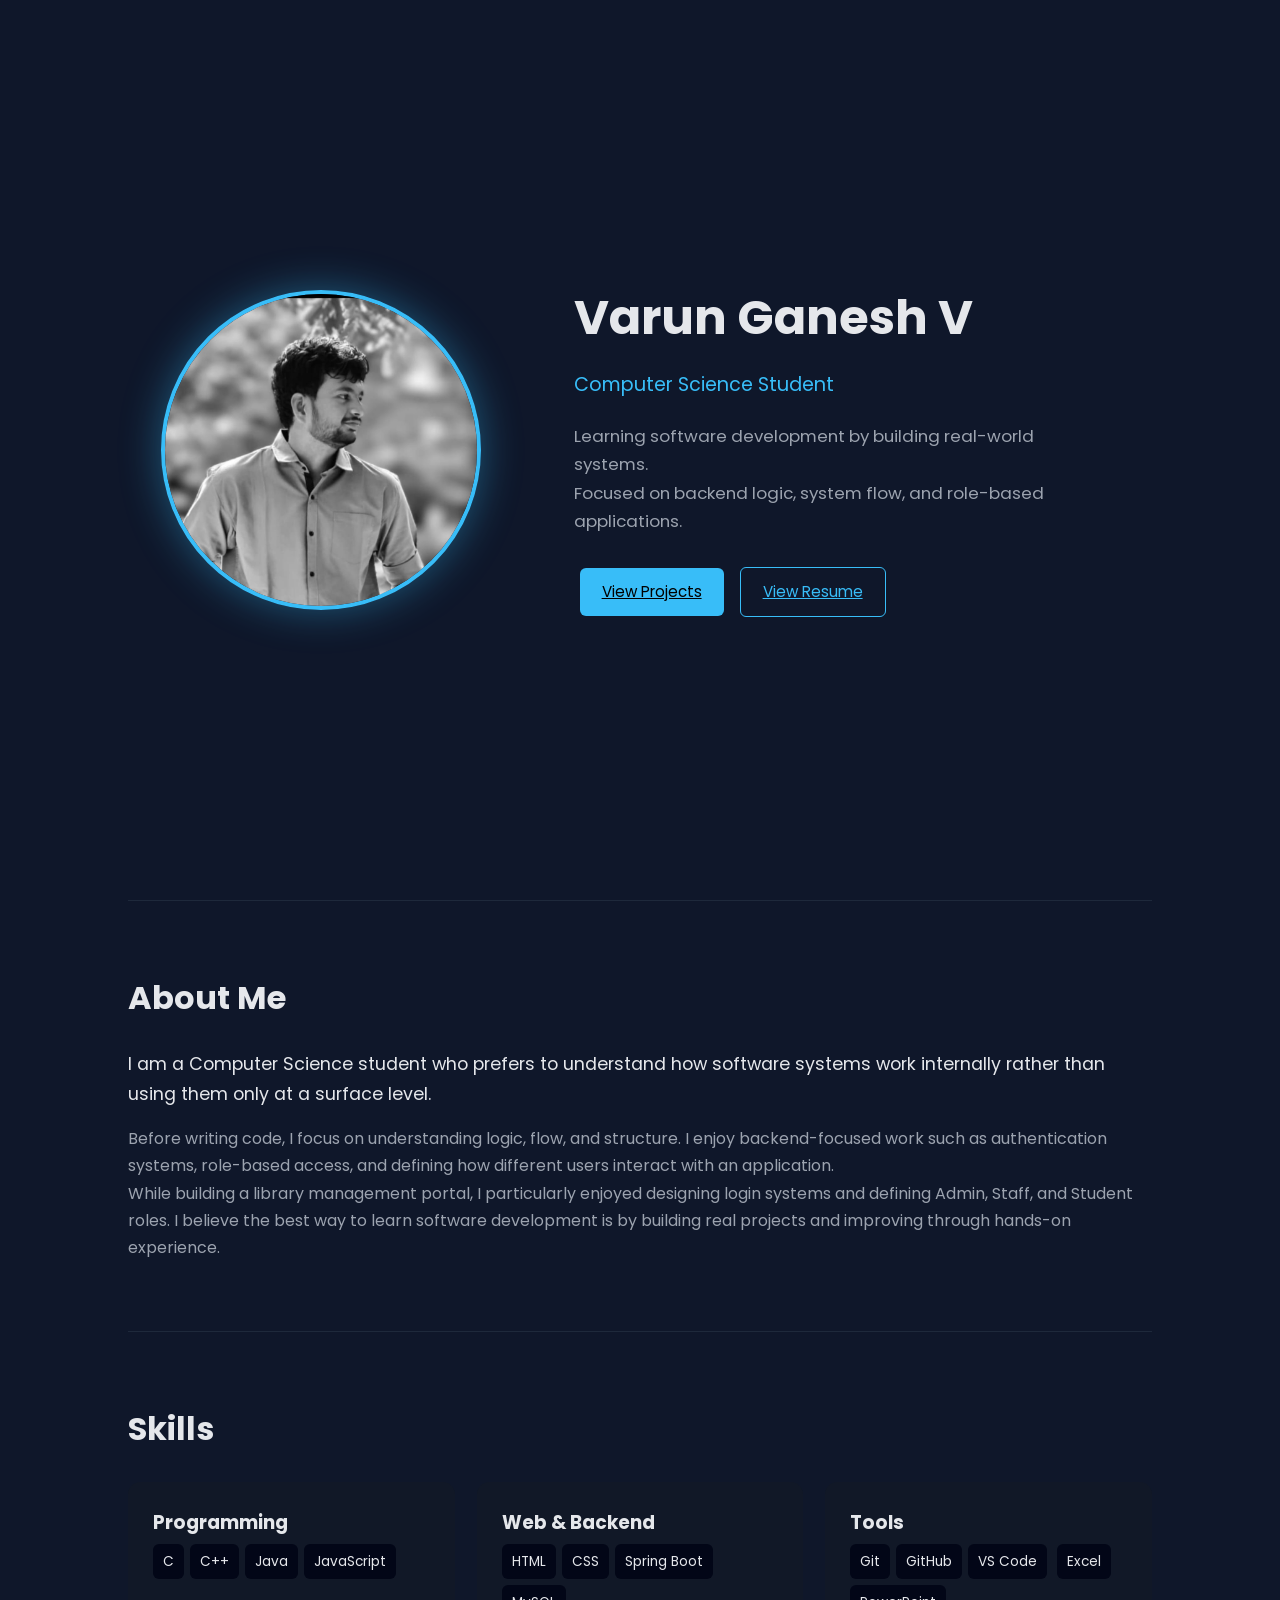
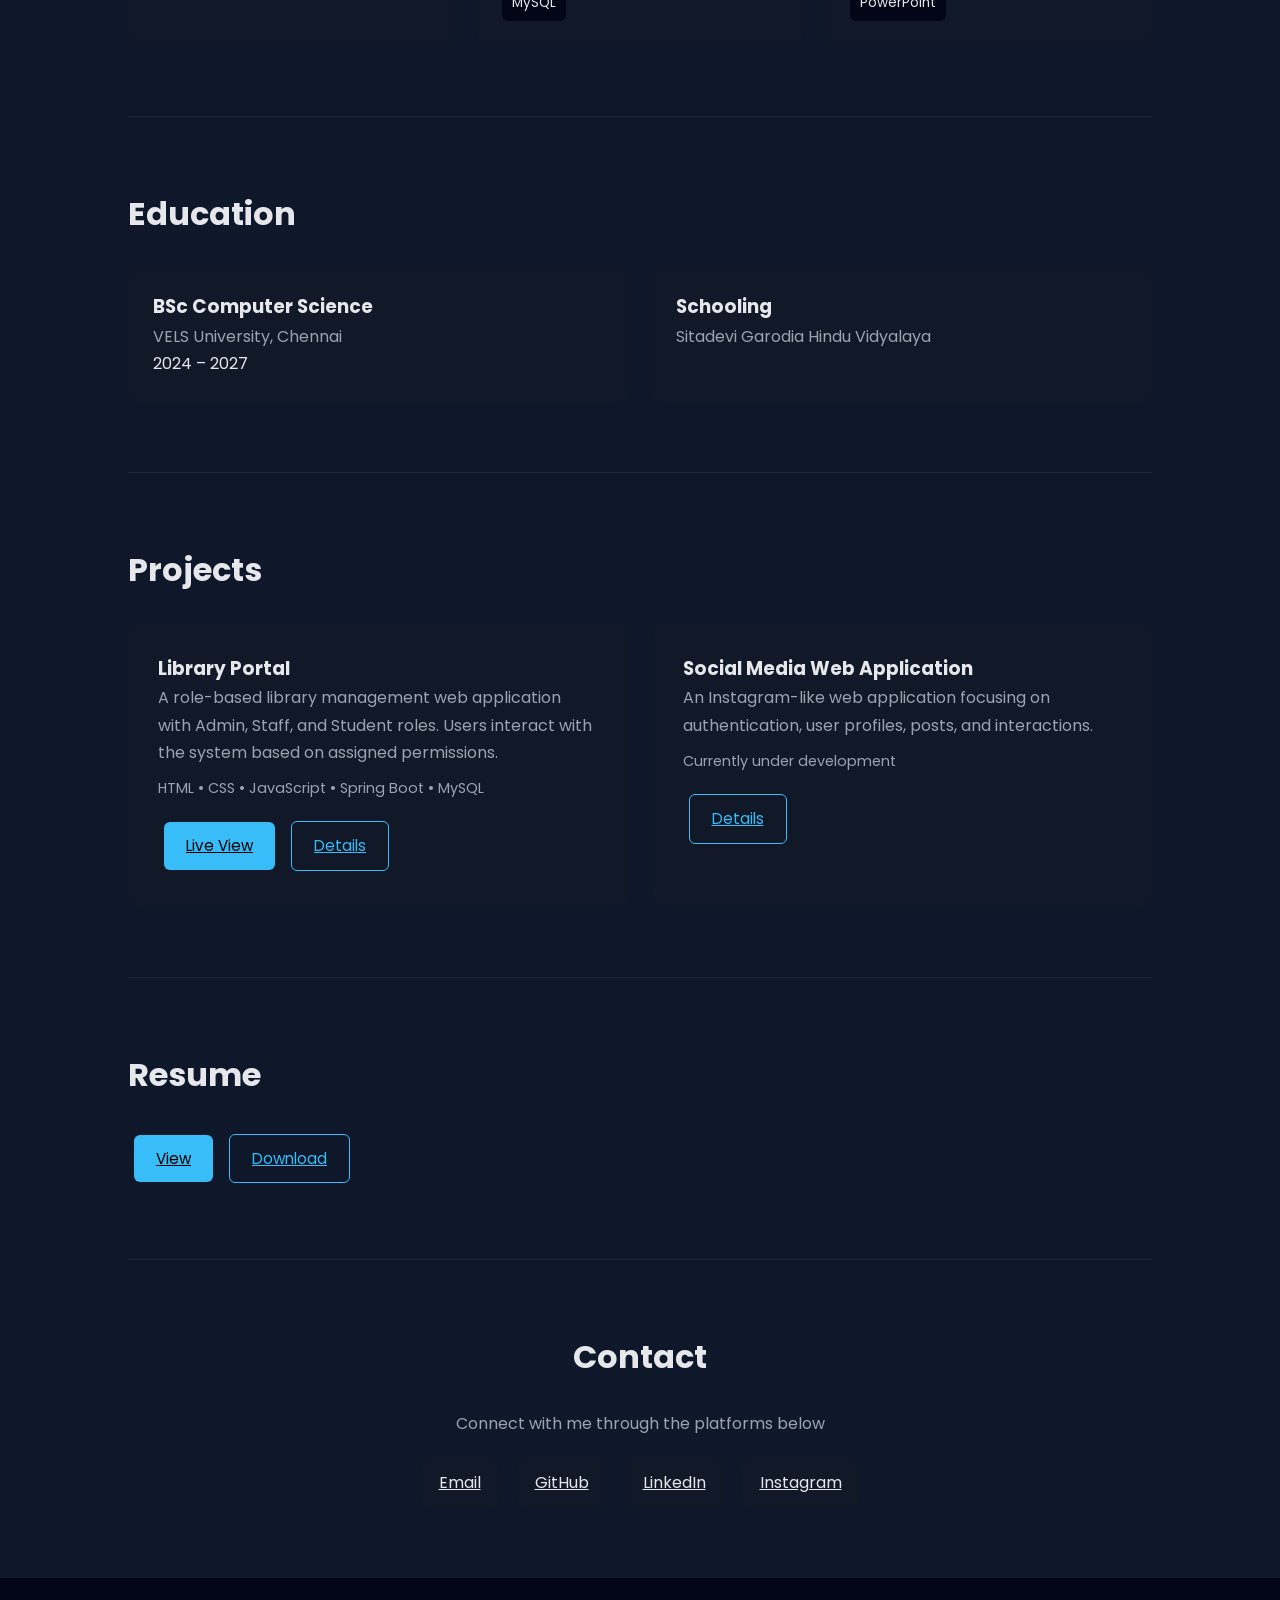
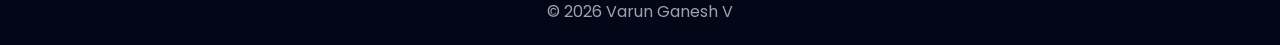
==== index.html @ e7cb5e77 "initialized portfolio website with project details" ====
<!DOCTYPE html>
<html lang="en">
<head>
  <meta charset="UTF-8">
  <meta name="viewport" content="width=device-width, initial-scale=1.0">
  <title>Varun Ganesh V | Portfolio</title>

  <link href="https://fonts.googleapis.com/css2?family=Poppins:wght@300;400;600&display=swap" rel="stylesheet">
  <link rel="stylesheet" href="style.css">
</head>
<body>

<!-- ================= HERO ================= -->
<section id="hero">
  <div class="hero-container">

    <!-- LEFT SIDE (40%) -->
    <div class="hero-image">
      <img src="assets/images/profile.jpeg" alt="Profile" class="profile-pic">
    </div>

    <!-- RIGHT SIDE (60%) -->
    <div class="hero-content">
      <h1>Varun Ganesh V</h1>
      <p class="hero-role">Computer Science Student</p>

      <p class="hero-tagline">
        Learning software development by building real-world systems.<br>
        Focused on backend logic, system flow, and role-based applications.
      </p>

      <div class="hero-buttons">
        <a href="#projects" class="btn primary">View Projects</a>
        <a href="#resume" class="btn secondary">View Resume</a>
      </div>
    </div>

  </div>
</section>

<hr class="divider">

<!-- ================= ABOUT ================= -->
<section id="about" class="reveal">
  <h2>About Me</h2>

  <p class="about-main">
    I am a Computer Science student who prefers to understand how software systems work internally
    rather than using them only at a surface level.
  </p>

  <p>
    Before writing code, I focus on understanding logic, flow, and structure.
    I enjoy backend-focused work such as authentication systems, role-based access,
    and defining how different users interact with an application.
  </p>

  <p>
    While building a library management portal, I particularly enjoyed designing login systems
    and defining Admin, Staff, and Student roles. I believe the best way to learn software
    development is by building real projects and improving through hands-on experience.
  </p>
</section>

<hr class="divider">

<!-- ================= SKILLS ================= -->
<section id="skills" class="reveal">
  <h2>Skills</h2>

  <div class="skills-grid">

    <div class="skill-card">
      <h3>Programming</h3>
      <span>C</span><span>C++</span><span>Java</span><span>JavaScript</span>
    </div>

    <div class="skill-card">
      <h3>Web & Backend</h3>
      <span>HTML</span><span>CSS</span><span>Spring Boot</span><span>MySQL</span>
    </div>

    <div class="skill-card">
      <h3>Tools</h3>
      <span>Git</span><span>GitHub</span><span>VS Code</span>
      <span>Excel</span><span>PowerPoint</span>
    </div>

  </div>
</section>

<hr class="divider">

<!-- ================= EDUCATION ================= -->
<section id="education" class="reveal">
  <h2>Education</h2>

  <div class="edu-grid">

    <div class="edu-card">
      <h3>BSc Computer Science</h3>
      <p>VELS University, Chennai</p>
      <span>2024 – 2027</span>
    </div>

    <div class="edu-card">
      <h3>Schooling</h3>
      <p>Sitadevi Garodia Hindu Vidyalaya</p>
    </div>

  </div>
</section>

<hr class="divider">

<!-- ================= PROJECTS ================= -->
<section id="projects" class="reveal">
  <h2>Projects</h2>

  <div class="project-grid">

    <div class="project-card">
      <h3>Library Portal</h3>

      <p>
        A role-based library management web application with Admin, Staff, and Student roles.
        Users interact with the system based on assigned permissions.
      </p>

      <p class="tech">HTML • CSS • JavaScript • Spring Boot • MySQL</p>

      <div class="project-buttons">
        <a href="https://libraryportalvg.netlify.app" target="_blank" class="btn primary">Live View</a>
        <a href="projects/project-library.html" class="btn secondary">Details</a>
      </div>
    </div>

    <div class="project-card">
      <h3>Social Media Web Application</h3>

      <p>
        An Instagram-like web application focusing on authentication,
        user profiles, posts, and interactions.
      </p>

      <p class="tech">Currently under development</p>

      <div class="project-buttons">
        <a href="projects/social-media.html" class="btn secondary">Details</a>
      </div>
    </div>

  </div>
</section>

<hr class="divider">

<!-- ================= RESUME ================= -->
<section id="resume" class="reveal">
  <h2>Resume</h2>

  <div class="resume-buttons">
    <a href="assets/resume/V_Varun_Ganesh_Resume.pdf" target="_blank" class="btn primary">View</a>
    <a href="assets/resume/V_Varun_Ganesh_Resume.pdf" download class="btn secondary">Download</a>
  </div>
</section>

<hr class="divider">

<!-- ================= CONTACT ================= -->
<section id="contact" class="reveal">
  <h2>Contact</h2>

  <p class="contact-sub">
    Connect with me through the platforms below
  </p>

  <div class="contact-grid">
    <!-- Replace icons with images or SVG later -->
    <a href="mailto:varunganeshv200@gmail.com">Email</a>
    <a href="#" target="_blank">GitHub</a>
    <a href="#" target="_blank">LinkedIn</a>
    <a href="#" target="_blank">Instagram</a>
  </div>
</section>

<footer>
  © 2026 Varun Ganesh V
</footer>

<script src="script.js"></script>
</body>
</html>
---- style.css ----
* {
  margin: 0;
  padding: 0;
  box-sizing: border-box;
}

:root {
  --bg: #0f172a;
  --card: #111827;
  --text: #e5e7eb;
  --muted: #9ca3af;
  --accent: #38bdf8;
}

body {
  font-family: 'Poppins', sans-serif;
  background: var(--bg);
  color: var(--text);
  line-height: 1.7;
}

/* ---------- COMMON ---------- */
section {
  padding: 70px 10%;
}

h2 {
  font-size: 2rem;
  margin-bottom: 25px;
}

p {
  color: var(--muted);
  font-size: 1rem;
}

.divider {
  border: none;
  height: 1px;
  background: #1e293b;
  margin: 0 10%;
}

/* ---------- HERO ---------- */
#hero {
  min-height: 100vh;
  display: flex;
  align-items: center;
  padding: 0 10%;
}

.hero-inner {
  text-align: center;
  max-width: 800px;
}
.profile-pic {
  width: 320px;
  height: 320px;
  border-radius: 50%;
  object-fit: cover;
  border: 4px solid var(--accent);
  box-shadow: 0 0 40px rgba(56, 189, 248, 0.4);
}

.hero-tagline {
  margin: 20px 0;
  font-size: 1.05rem;
}
.hero-container {
  display: flex;
  align-items: center;
  width: 100%;
  gap: 60px;
}

/* LEFT SIDE - 40% */
.hero-image {
  flex: 4;
  display: flex;
  justify-content: center;
}

/* RIGHT SIDE - 60% */
.hero-content {
  flex: 6;
}

/* ---------- BUTTONS ---------- */
.btn {
  padding: 11px 22px;
  border-radius: 6px;
  margin: 6px;
  display: inline-block;
  font-size: 0.95rem;
}

.primary {
  background: var(--accent);
  color: #000;
}

.secondary {
  border: 1px solid var(--accent);
  color: var(--accent);
}

/* ---------- REVEAL ---------- */
.reveal {
  opacity: 0;
  transform: translateY(50px);
  transition: 0.6s ease;
}

.reveal.active {
  opacity: 1;
  transform: translateY(0);
}

/* ---------- ABOUT ---------- */
.about-main {
  font-size: 1.1rem;
  color: var(--text);
  margin-bottom: 15px;
}

/* ---------- SKILLS ---------- */
.skills-grid {
  display: grid;
  grid-template-columns: repeat(auto-fit, minmax(240px, 1fr));
  gap: 22px;
}

.skill-card {
  background: var(--card);
  padding: 25px;
  border-radius: 12px;
}

.skill-card span {
  display: inline-block;
  margin: 6px 6px 0 0;
  padding: 6px 10px;
  background: #020617;
  border-radius: 6px;
  font-size: 0.85rem;
}

/* ---------- EDUCATION ---------- */
.edu-grid {
  display: grid;
  grid-template-columns: repeat(auto-fit, minmax(260px, 1fr));
  gap: 22px;
}

.edu-card {
  background: var(--card);
  padding: 25px;
  border-radius: 12px;
}

/* ---------- PROJECTS ---------- */
.project-grid {
  display: grid;
  grid-template-columns: repeat(auto-fit, minmax(300px, 1fr));
  gap: 25px;
}

.project-card {
  background: var(--card);
  padding: 30px;
  border-radius: 14px;
}

.project-buttons {
  margin-top: 15px;
}

.tech {
  font-size: 0.9rem;
  margin-top: 10px;
}

/* ---------- CONTACT ---------- */
#contact {
  text-align: center;
}

.contact-sub {
  margin-bottom: 20px;
}

.contact-grid {
  display: flex;
  justify-content: center;
  gap: 18px;
  flex-wrap: wrap;
}

.contact-grid a {
  background: var(--card);
  padding: 12px 18px;
  border-radius: 10px;
  color: var(--text);
}
.hero-content h1 {
  font-size: 3rem;
}

.hero-role {
  font-size: 1.2rem;
  color: var(--accent);
  margin: 10px 0 20px;
}

.hero-tagline {
  max-width: 520px;
  margin-bottom: 25px;
}

/* ---------- FOOTER ---------- */
footer {
  text-align: center;
  padding: 20px;
  background: #020617;
  color: var(--muted);
}

@media (max-width: 900px) {
  .hero-container {
    flex-direction: column;
    text-align: center;
  }

  .hero-image {
    margin-bottom: 30px;
  }
.profile-pic {
  width: 320px;
  height: 320px;
  border-radius: 50%;
  object-fit: cover;
  object-position: center top; /* ✅ THIS FIXES HEAD CUT */
  border: 4px solid var(--accent);
  box-shadow: 0 0 40px rgba(56, 189, 248, 0.4);
};
  }
}
html {
  scroll-behavior: smooth;
}
.btn:hover {
  transform: translateY(-2px);
  transition: 0.2s ease;
}
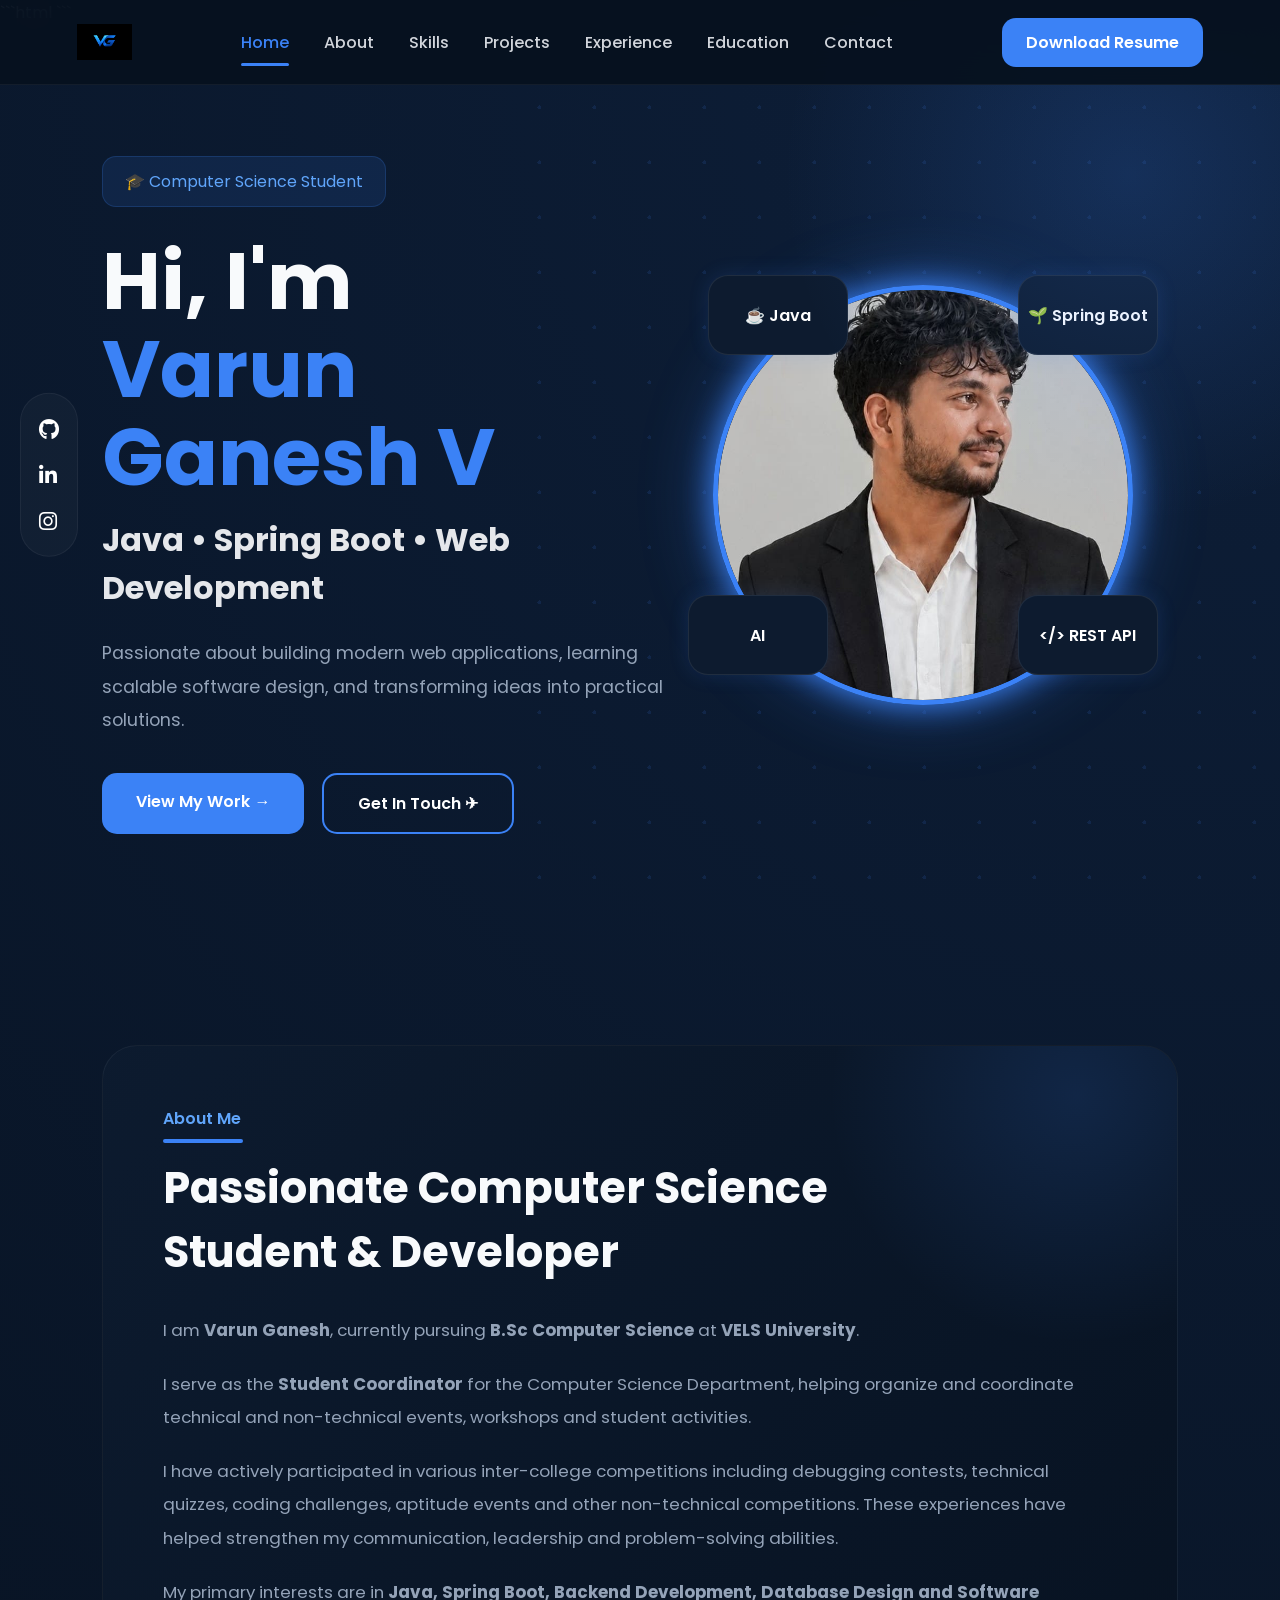
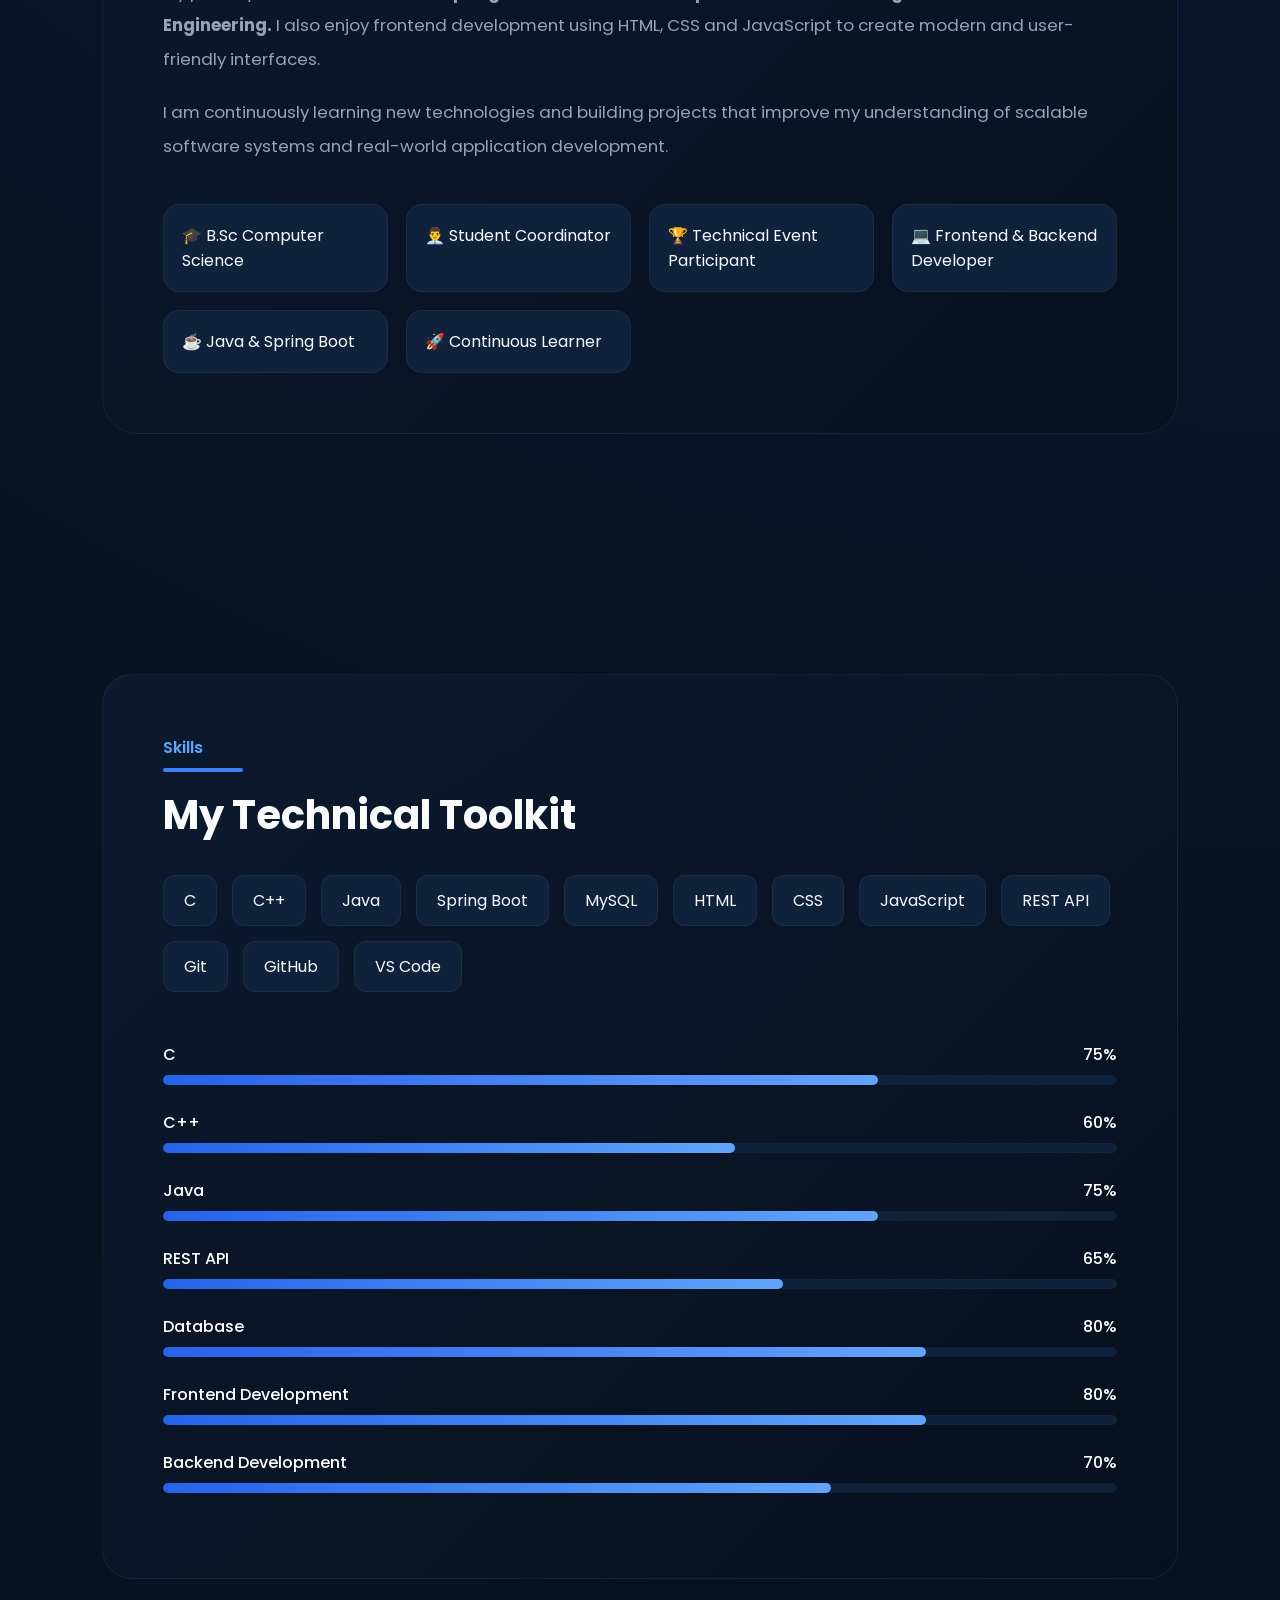
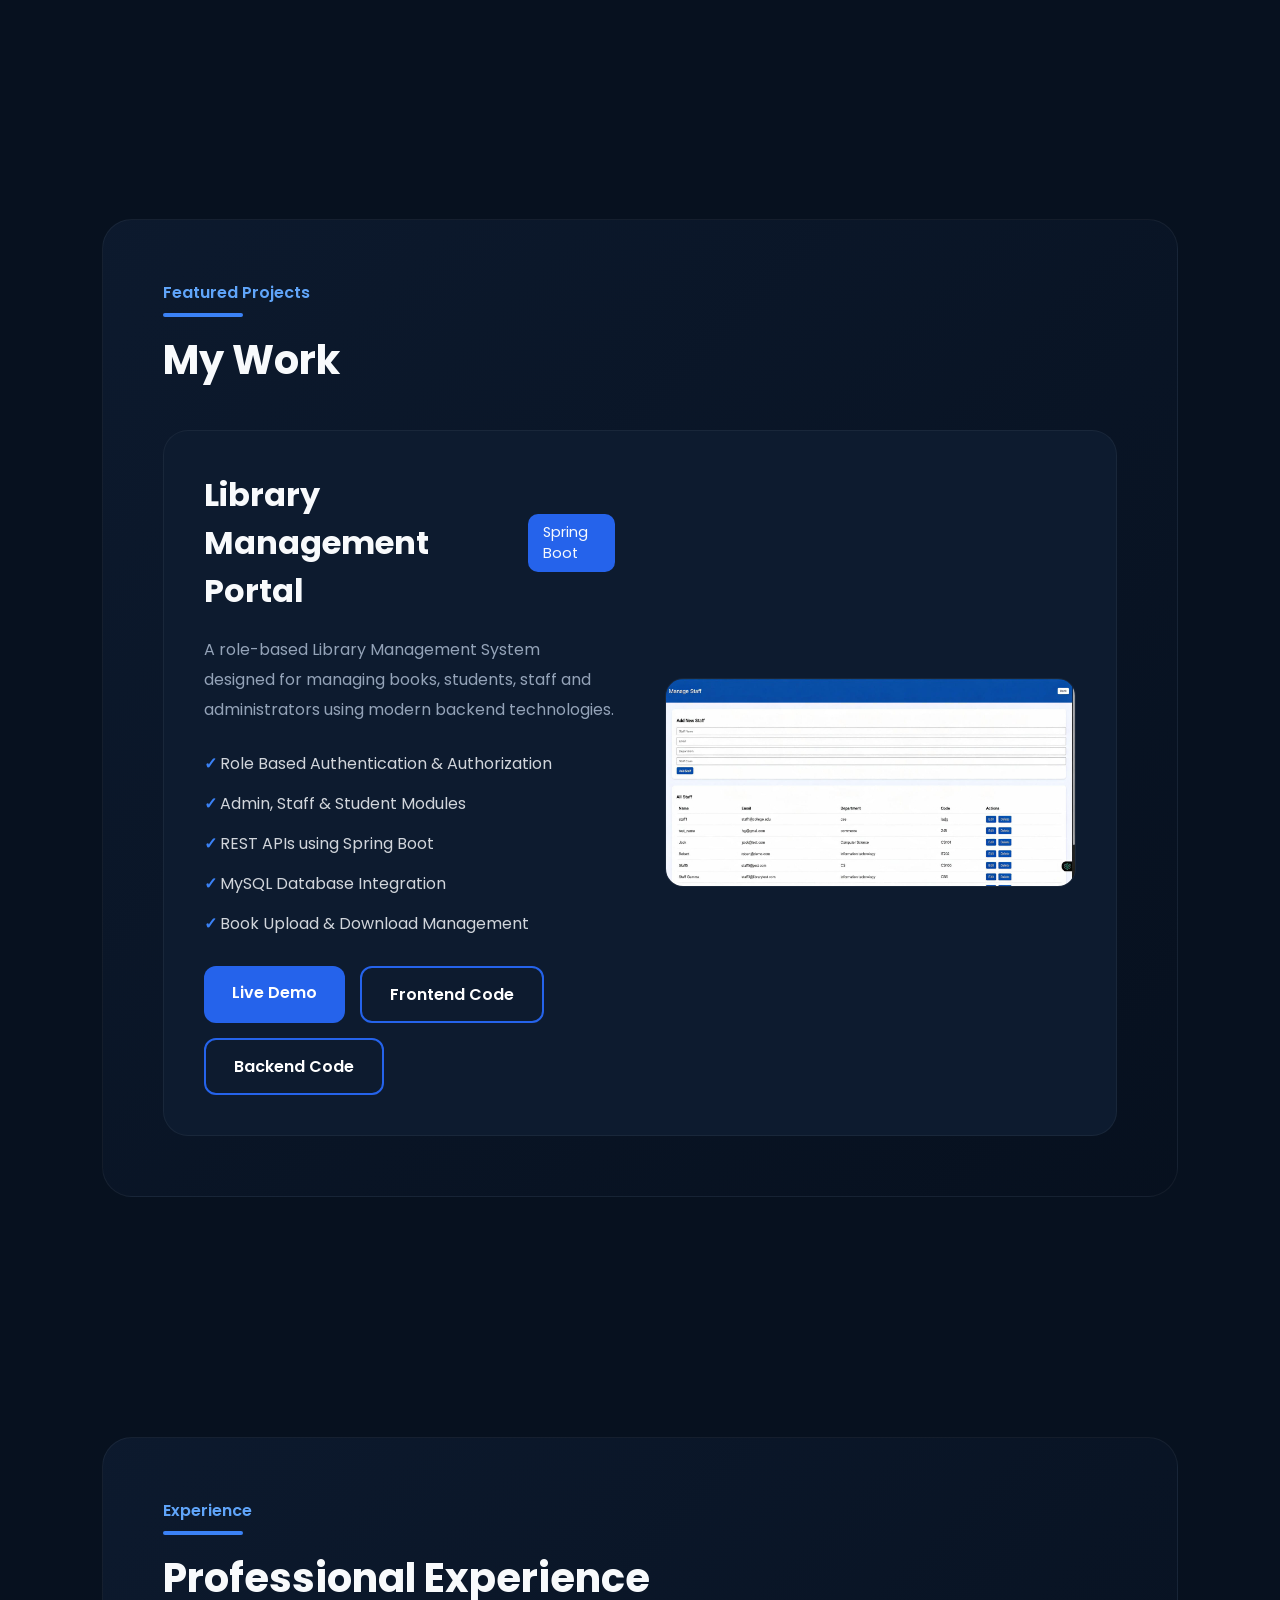
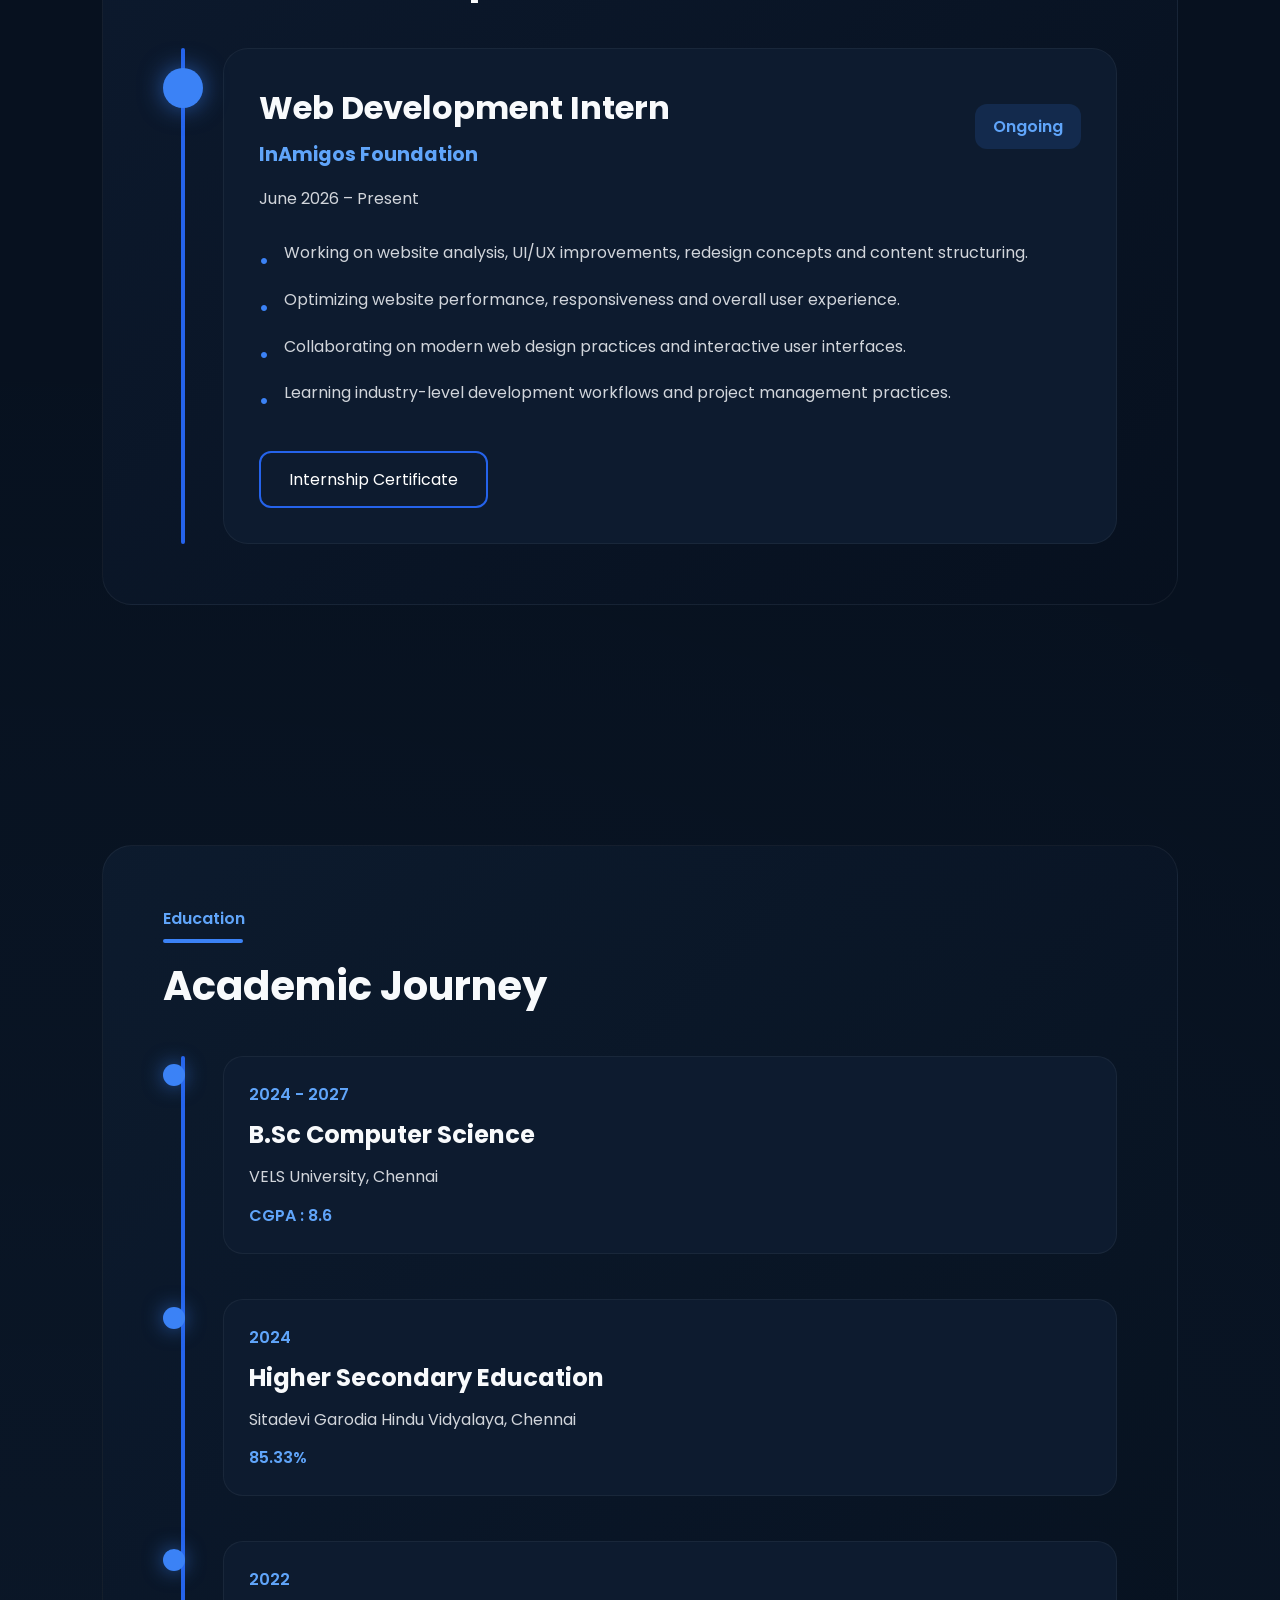
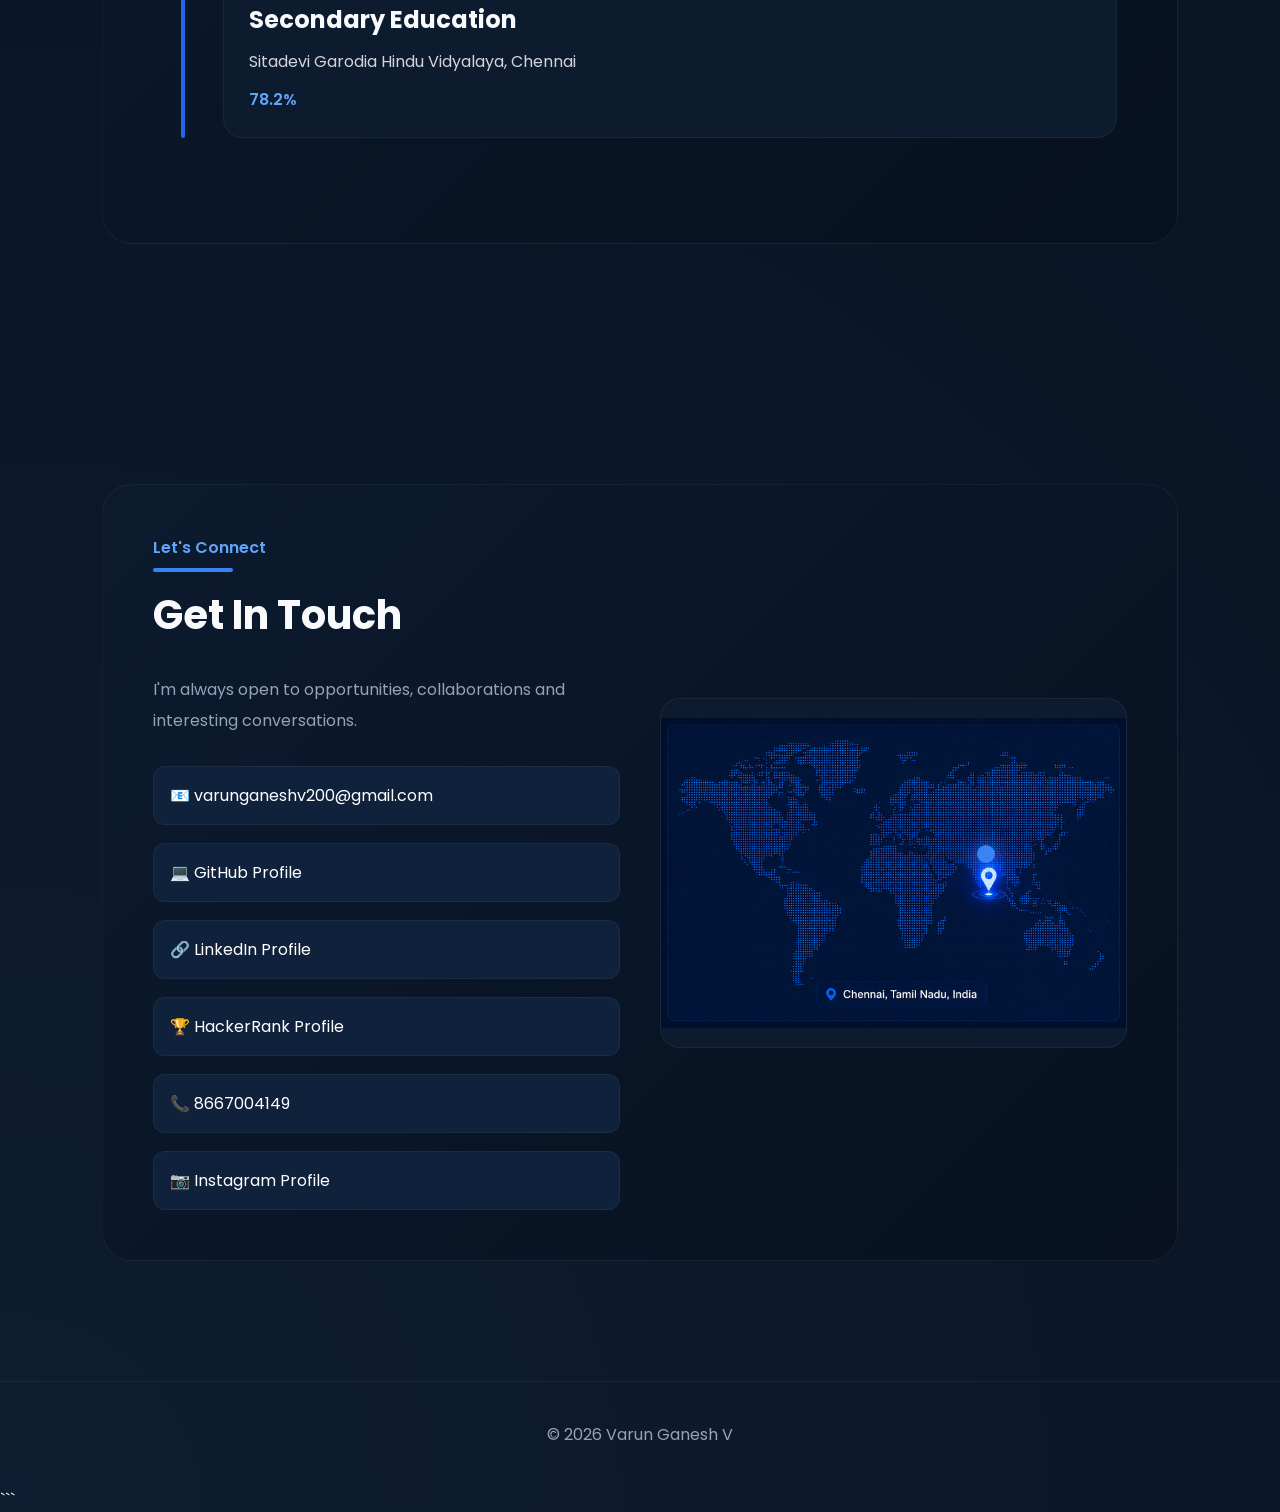
==== commit 88f19aec: "Updated portfolio website" ====
--- a/index.html
+++ b/index.html
@@ -1,193 +1,709 @@
+```html
 <!DOCTYPE html>
 <html lang="en">
+
 <head>
-  <meta charset="UTF-8">
-  <meta name="viewport" content="width=device-width, initial-scale=1.0">
-  <title>Varun Ganesh V | Portfolio</title>
-
-  <link href="https://fonts.googleapis.com/css2?family=Poppins:wght@300;400;600&display=swap" rel="stylesheet">
-  <link rel="stylesheet" href="style.css">
+    <meta charset="UTF-8">
+    <meta name="viewport" content="width=device-width, initial-scale=1.0">
+    <title>Varun Ganesh V | Portfolio</title>
+
+    <link rel="stylesheet" href="style.css">
+
+    <link href="https://fonts.googleapis.com/css2?family=Poppins:wght@300;400;500;600;700&display=swap"
+        rel="stylesheet">
+        <link rel="stylesheet"
+href="https://cdnjs.cloudflare.com/ajax/libs/font-awesome/6.5.1/css/all.min.css">
 </head>
+
 <body>
 
-<!-- ================= HERO ================= -->
-<section id="hero">
-  <div class="hero-container">
-
-    <!-- LEFT SIDE (40%) -->
-    <div class="hero-image">
-      <img src="assets/images/profile.jpeg" alt="Profile" class="profile-pic">
-    </div>
-
-    <!-- RIGHT SIDE (60%) -->
-    <div class="hero-content">
-      <h1>Varun Ganesh V</h1>
-      <p class="hero-role">Computer Science Student</p>
-
-      <p class="hero-tagline">
-        Learning software development by building real-world systems.<br>
-        Focused on backend logic, system flow, and role-based applications.
-      </p>
-
-      <div class="hero-buttons">
-        <a href="#projects" class="btn primary">View Projects</a>
-        <a href="#resume" class="btn secondary">View Resume</a>
-      </div>
-    </div>
-
-  </div>
+ 
+<header class="navbar">
+
+    <div class="logo">
+        <img src="assets/images/vg-logo.png" alt="VG Logo">
+        
+    </div>
+
+    <ul class="nav-links">
+        <li><a href="#hero">Home</a></li>
+        <li><a href="#about">About</a></li>
+        <li><a href="#skills">Skills</a></li>
+        <li><a href="#projects">Projects</a></li>
+        <li><a href="#experience">Experience</a></li>
+        <li><a href="#education">Education</a></li>
+        <li><a href="#contact">Contact</a></li>
+    </ul>
+
+    <a href="assets/resume/V_Varun_Ganesh_Resume.pdf"
+       download
+       class="resume-btn">
+       Download Resume
+    </a>
+
+</header>
+```
+
+    <!-- ================= HERO ================= -->
+
+    <section id="hero">
+
+<div class="hero-social">
+
+    <a href="https://github.com/varunganeshvg"
+       target="_blank"
+       title="GitHub">
+
+        <i class="fab fa-github"></i>
+
+    </a>
+
+    <a href="https://www.linkedin.com/in/varun-ganesh-2b7214302"
+       target="_blank"
+       title="LinkedIn">
+
+        <i class="fab fa-linkedin-in"></i>
+
+    </a>
+
+    
+
+    </a>
+
+    <a href="https://www.instagram.com/vvarunganesh/"
+       target="_blank"
+       title="Instagram">
+
+        <i class="fab fa-instagram"></i>
+
+    </a>
+
+</div>
+
+    <div class="hero-left">
+
+        <div class="hero-badge">
+
+            🎓 Computer Science Student
+
+        </div>
+
+        <h1>
+
+            Hi, I'm <br>
+
+            <span class="name">
+
+                Varun Ganesh V
+
+            </span>
+
+        </h1>
+
+        <h3>
+
+            Java • Spring Boot • Web Development
+
+        </h3>
+
+        <p>
+
+            Passionate about building modern web applications,
+            learning scalable software design,
+            and transforming ideas into practical solutions.
+
+        </p>
+
+        <div class="hero-buttons">
+
+            <a href="#projects" class="primary-btn">
+
+                View My Work →
+
+            </a>
+
+            <a href="#contact" class="secondary-btn">
+
+                Get In Touch ✈
+
+            </a>
+
+        </div>
+
+    </div>
+
+    <div class="hero-right">
+
+       <div class="hero-image-circle">
+
+    <img src="assets/images/profile.png"
+         alt="Varun Ganesh">
+
+</div>
+
+        <div class="floating java">
+☕ Java
+</div>
+
+<div class="floating spring">
+🌱 Spring Boot
+</div>
+
+<div class="floating mysql">
+AI
+</div>
+
+<div class="floating api">
+&lt;/&gt; REST API
+</div>
+    </div>
+
+
+    </section>
+
+    
+    
+
+    <!-- ================= ABOUT ================= -->
+<section id="about" class="reveal">
+
+    <div class="about-container">
+
+        <div class="section-tag">
+            About Me
+        </div>
+
+        <h2>
+            Passionate Computer Science Student & Developer
+        </h2>
+
+        <p>
+            I am <strong>Varun Ganesh</strong>, currently pursuing
+            <strong>B.Sc Computer Science</strong> at
+            <strong>VELS University</strong>.
+        </p>
+
+        <p>
+            I serve as the <strong>Student Coordinator</strong> for the
+            Computer Science Department, helping organize and coordinate
+            technical and non-technical events, workshops and student activities.
+        </p>
+
+        <p>
+            I have actively participated in various inter-college competitions
+            including debugging contests, technical quizzes, coding challenges,
+            aptitude events and other non-technical competitions.
+            These experiences have helped strengthen my communication,
+            leadership and problem-solving abilities.
+        </p>
+
+        <p>
+            My primary interests are in
+            <strong>Java, Spring Boot, Backend Development,
+            Database Design and Software Engineering.</strong>
+            I also enjoy frontend development using HTML, CSS and JavaScript
+            to create modern and user-friendly interfaces.
+        </p>
+
+        <p>
+            I am continuously learning new technologies and building projects
+            that improve my understanding of scalable software systems and
+            real-world application development.
+        </p>
+
+        <div class="about-highlights">
+
+            <div class="highlight-box">
+                🎓 B.Sc Computer Science
+            </div>
+
+            <div class="highlight-box">
+                👨‍💼 Student Coordinator
+            </div>
+
+            <div class="highlight-box">
+                🏆 Technical Event Participant
+            </div>
+
+            <div class="highlight-box">
+                💻 Frontend & Backend Developer
+            </div>
+
+            <div class="highlight-box">
+                ☕ Java & Spring Boot
+            </div>
+
+            <div class="highlight-box">
+                🚀 Continuous Learner
+            </div>
+
+        </div>
+
+    </div>
+
 </section>
 
-<hr class="divider">
-
-<!-- ================= ABOUT ================= -->
-<section id="about" class="reveal">
-  <h2>About Me</h2>
-
-  <p class="about-main">
-    I am a Computer Science student who prefers to understand how software systems work internally
-    rather than using them only at a surface level.
-  </p>
-
-  <p>
-    Before writing code, I focus on understanding logic, flow, and structure.
-    I enjoy backend-focused work such as authentication systems, role-based access,
-    and defining how different users interact with an application.
-  </p>
-
-  <p>
-    While building a library management portal, I particularly enjoyed designing login systems
-    and defining Admin, Staff, and Student roles. I believe the best way to learn software
-    development is by building real projects and improving through hands-on experience.
-  </p>
+    <!-- ================= SKILLS ================= -->
+<section id="skills" class="reveal">
+
+    <div class="skills-container">
+
+        <div class="section-tag">
+            Skills
+        </div>
+
+        <h2>My Technical Toolkit</h2>
+
+        <div class="skills-grid">
+
+            <div class="skill-tag">C</div>
+            <div class="skill-tag">C++</div>
+            <div class="skill-tag">Java</div>
+            <div class="skill-tag">Spring Boot</div>
+            <div class="skill-tag">MySQL</div>
+            <div class="skill-tag">HTML</div>
+            <div class="skill-tag">CSS</div>
+            <div class="skill-tag">JavaScript</div>
+            <div class="skill-tag">REST API</div>
+            <div class="skill-tag">Git</div>
+            <div class="skill-tag">GitHub</div>
+            <div class="skill-tag">VS Code</div>
+
+        </div>
+
+        <div class="progress-section">
+
+    <div class="progress-item">
+        <div class="progress-info">
+            <span>C</span>
+            <span>75%</span>
+        </div>
+
+        <div class="progress-bar">
+            <div class="progress-fill c-skill"></div>
+        </div>
+    </div>
+
+    <div class="progress-item">
+        <div class="progress-info">
+            <span>C++</span>
+            <span>60%</span>
+        </div>
+
+        <div class="progress-bar">
+            <div class="progress-fill cpp-skill"></div>
+        </div>
+    </div>
+
+    <div class="progress-item">
+        <div class="progress-info">
+            <span>Java</span>
+            <span>75%</span>
+        </div>
+
+        <div class="progress-bar">
+            <div class="progress-fill java-skill"></div>
+        </div>
+    </div>
+
+    <div class="progress-item">
+        <div class="progress-info">
+            <span>REST API</span>
+            <span>65%</span>
+        </div>
+
+        <div class="progress-bar">
+            <div class="progress-fill api-skill"></div>
+        </div>
+    </div>
+
+    <div class="progress-item">
+        <div class="progress-info">
+            <span>Database</span>
+            <span>80%</span>
+        </div>
+
+        <div class="progress-bar">
+            <div class="progress-fill db-skill"></div>
+        </div>
+    </div>
+
+    <div class="progress-item">
+        <div class="progress-info">
+            <span>Frontend Development</span>
+            <span>80%</span>
+        </div>
+
+        <div class="progress-bar">
+            <div class="progress-fill frontend-skill"></div>
+        </div>
+    </div>
+
+    <div class="progress-item">
+        <div class="progress-info">
+            <span>Backend Development</span>
+            <span>70%</span>
+        </div>
+
+        <div class="progress-bar">
+            <div class="progress-fill backend-skill"></div>
+        <        </div> <!-- progress-section -->
+
+    </div> <!-- skills-container -->
+
 </section>
 
-<hr class="divider">
-
-<!-- ================= SKILLS ================= -->
-<section id="skills" class="reveal">
-  <h2>Skills</h2>
-
-  <div class="skills-grid">
-
-    <div class="skill-card">
-      <h3>Programming</h3>
-      <span>C</span><span>C++</span><span>Java</span><span>JavaScript</span>
-    </div>
-
-    <div class="skill-card">
-      <h3>Web & Backend</h3>
-      <span>HTML</span><span>CSS</span><span>Spring Boot</span><span>MySQL</span>
-    </div>
-
-    <div class="skill-card">
-      <h3>Tools</h3>
-      <span>Git</span><span>GitHub</span><span>VS Code</span>
-      <span>Excel</span><span>PowerPoint</span>
-    </div>
-
-  </div>
+    <!-- ================= PROJECT ================= -->
+<section id="projects" class="reveal">
+
+    <div class="projects-container">
+
+        <div class="section-tag">
+            Featured Projects
+        </div>
+
+        <h2>My Work</h2>
+
+        <div class="project-card">
+
+            <div class="project-left">
+
+                <div class="project-header">
+
+                    <h3>Library Management Portal</h3>
+
+                    <span class="project-badge">
+                        Spring Boot
+                    </span>
+
+                </div>
+
+                <p>
+                    A role-based Library Management System designed
+                    for managing books, students, staff and administrators
+                    using modern backend technologies.
+                </p>
+
+                <ul class="project-features">
+
+                    <li>Role Based Authentication & Authorization</li>
+
+                    <li>Admin, Staff & Student Modules</li>
+
+                    <li>REST APIs using Spring Boot</li>
+
+                    <li>MySQL Database Integration</li>
+
+                    <li>Book Upload & Download Management</li>
+
+                </ul>
+
+                <div class="project-buttons">
+
+    <a href="https://libraryportalvg.netlify.app"
+       target="_blank"
+       class="project-demo">
+
+        Live Demo
+
+    </a>
+
+    <a href="https://github.com/varunganeshvg/library-portal-frontend"
+       target="_blank"
+       class="project-github">
+
+        Frontend Code
+
+    </a>
+
+    <a href="https://github.com/varunganeshvg/library-portal-backend"
+       target="_blank"
+       class="project-github">
+
+        Backend Code
+
+    </a>
+
+</div>
+
+            </div>
+
+            <div class="project-right">
+
+                <img
+                    src="assets/images/library-project.png"
+                    alt="Library Management System">
+
+            </div>
+
+        </div>
+
+    </div>
+
 </section>
 
-<hr class="divider">
-
-<!-- ================= EDUCATION ================= -->
-<section id="education" class="reveal">
-  <h2>Education</h2>
-
-  <div class="edu-grid">
-
-    <div class="edu-card">
-      <h3>BSc Computer Science</h3>
-      <p>VELS University, Chennai</p>
-      <span>2024 – 2027</span>
-    </div>
-
-    <div class="edu-card">
-      <h3>Schooling</h3>
-      <p>Sitadevi Garodia Hindu Vidyalaya</p>
-    </div>
-
-  </div>
+    <!-- ================= EXPERIENCE ================= -->
+<section id="experience" class="reveal">
+
+    <div class="experience-container">
+
+        <div class="section-tag">
+            Experience
+        </div>
+
+        <h2>Professional Experience</h2>
+
+        <div class="experience-card">
+
+            <div class="timeline-dot"></div>
+
+            <div class="experience-content">
+
+                <div class="experience-header">
+
+                    <div>
+
+                        <h3>Web Development Intern</h3>
+
+                        <h4>InAmigos Foundation</h4>
+
+                    </div>
+
+                    <span class="experience-status">
+                        Ongoing
+                    </span>
+
+                </div>
+
+                <p class="experience-date">
+                    June 2026 – Present
+                </p>
+
+                <ul class="experience-list">
+
+                    <li>
+                        Working on website analysis, UI/UX improvements,
+                        redesign concepts and content structuring.
+                    </li>
+
+                    <li>
+                        Optimizing website performance, responsiveness
+                        and overall user experience.
+                    </li>
+
+                    <li>
+                        Collaborating on modern web design practices
+                        and interactive user interfaces.
+                    </li>
+
+                    <li>
+                        Learning industry-level development workflows
+                        and project management practices.
+                    </li>
+
+                </ul>
+
+                <a href="#" class="certificate-btn">
+                    Internship Certificate
+                </a>
+
+            </div>
+
+        </div>
+
+    </div>
+
 </section>
 
-<hr class="divider">
-
-<!-- ================= PROJECTS ================= -->
-<section id="projects" class="reveal">
-  <h2>Projects</h2>
-
-  <div class="project-grid">
-
-    <div class="project-card">
-      <h3>Library Portal</h3>
-
-      <p>
-        A role-based library management web application with Admin, Staff, and Student roles.
-        Users interact with the system based on assigned permissions.
-      </p>
-
-      <p class="tech">HTML • CSS • JavaScript • Spring Boot • MySQL</p>
-
-      <div class="project-buttons">
-        <a href="https://libraryportalvg.netlify.app" target="_blank" class="btn primary">Live View</a>
-        <a href="projects/project-library.html" class="btn secondary">Details</a>
-      </div>
-    </div>
-
-    <div class="project-card">
-      <h3>Social Media Web Application</h3>
-
-      <p>
-        An Instagram-like web application focusing on authentication,
-        user profiles, posts, and interactions.
-      </p>
-
-      <p class="tech">Currently under development</p>
-
-      <div class="project-buttons">
-        <a href="projects/social-media.html" class="btn secondary">Details</a>
-      </div>
-    </div>
-
-  </div>
+    <!-- ================= EDUCATION ================= -->
+
+ <section id="education" class="reveal">
+
+    <div class="education-container">
+
+        <div class="section-tag">
+            Education
+        </div>
+
+        <h2>Academic Journey</h2>
+
+        <div class="education-timeline">
+
+            <!-- College -->
+
+            <div class="education-item">
+
+                <div class="edu-dot"></div>
+
+                <div class="edu-content">
+
+                    <span class="edu-year">
+                        2024 - 2027
+                    </span>
+
+                    <h3>
+                        B.Sc Computer Science
+                    </h3>
+
+                    <p>
+                        VELS University, Chennai
+                    </p>
+
+                    <span class="edu-score">
+                        CGPA : 8.6
+                    </span>
+
+                </div>
+
+            </div>
+
+            <!-- HSC -->
+
+            <div class="education-item">
+
+                <div class="edu-dot"></div>
+
+                <div class="edu-content">
+
+                    <span class="edu-year">
+                        2024
+                    </span>
+
+                    <h3>
+                        Higher Secondary Education
+                    </h3>
+
+                    <p>
+                        Sitadevi Garodia Hindu Vidyalaya,
+                        Chennai
+                    </p>
+
+                    <span class="edu-score">
+                        85.33%
+                    </span>
+
+                </div>
+
+            </div>
+
+            <!-- SSLC -->
+
+            <div class="education-item">
+
+                <div class="edu-dot"></div>
+
+                <div class="edu-content">
+
+                    <span class="edu-year">
+                        2022
+                    </span>
+
+                    <h3>
+                        Secondary Education
+                    </h3>
+
+                    <p>
+                        Sitadevi Garodia Hindu Vidyalaya,
+                        Chennai
+                    </p>
+
+                    <span class="edu-score">
+                        78.2%
+                    </span>
+
+                </div>
+
+            </div>
+
+        </div>
+
+    </div>
+
 </section>
 
-<hr class="divider">
-
-<!-- ================= RESUME ================= -->
-<section id="resume" class="reveal">
-  <h2>Resume</h2>
-
-  <div class="resume-buttons">
-    <a href="assets/resume/V_Varun_Ganesh_Resume.pdf" target="_blank" class="btn primary">View</a>
-    <a href="assets/resume/V_Varun_Ganesh_Resume.pdf" download class="btn secondary">Download</a>
-  </div>
+  
+
+    <!-- ================= CONTACT ================= -->
+
+   <section id="contact" class="reveal">
+
+    <div class="contact-container">
+
+        <div class="contact-left">
+
+            <div class="section-tag">
+                Let's Connect
+            </div>
+
+            <h2>Get In Touch</h2>
+
+            <p>
+                I'm always open to opportunities,
+                collaborations and interesting conversations.
+            </p>
+
+            <div class="contact-info">
+
+                <a href="mailto:varunganeshv200@gmail.com">
+                    📧 varunganeshv200@gmail.com
+                </a>
+
+                <a href="https://github.com/varunganeshvg"
+                   target="_blank">
+                    💻 GitHub Profile
+                </a>
+
+                <a href="https://www.linkedin.com/in/varun-ganesh-2b7214302"
+                   target="_blank">
+                    🔗 LinkedIn Profile
+                </a>
+
+                <a href="https://share.google/opl07fr3DW2WtcyZD"
+                   target="_blank">
+                    🏆 HackerRank Profile
+                </a>
+                <a href="tel:+918667004149">
+
+    📞 8667004149
+
+</a>
+<a href="https://www.instagram.com/vvarunganesh/"
+   target="_blank">
+
+    📷 Instagram Profile
+
+</a>
+
+                
+
+            </div>
+
+        </div>
+
+        <div class="contact-right">
+
+            <div class="world-map">
+
+                <div class="india-pin"></div>
+
+            </div>
+
+        </div>
+
+    </div>
+
 </section>
-
-<hr class="divider">
-
-<!-- ================= CONTACT ================= -->
-<section id="contact" class="reveal">
-  <h2>Contact</h2>
-
-  <p class="contact-sub">
-    Connect with me through the platforms below
-  </p>
-
-  <div class="contact-grid">
-    <!-- Replace icons with images or SVG later -->
-    <a href="mailto:varunganeshv200@gmail.com">Email</a>
-    <a href="#" target="_blank">GitHub</a>
-    <a href="#" target="_blank">LinkedIn</a>
-    <a href="#" target="_blank">Instagram</a>
-  </div>
-</section>
-
-<footer>
-  © 2026 Varun Ganesh V
-</footer>
-
-<script src="script.js"></script>
+    <!-- ================= FOOTER ================= -->
+
+    <footer>
+
+        © 2026 Varun Ganesh V
+
+    </footer>
+
+    <script src="script.js"></script>
+
 </body>
-</html>+
+</html>
+```
--- a/style.css
+++ b/style.css
@@ -1,254 +1,1498 @@
-* {
-  margin: 0;
-  padding: 0;
-  box-sizing: border-box;
-}
-
-:root {
-  --bg: #0f172a;
-  --card: #111827;
-  --text: #e5e7eb;
-  --muted: #9ca3af;
-  --accent: #38bdf8;
-}
-
-body {
-  font-family: 'Poppins', sans-serif;
-  background: var(--bg);
-  color: var(--text);
-  line-height: 1.7;
-}
-
-/* ---------- COMMON ---------- */
-section {
-  padding: 70px 10%;
-}
-
-h2 {
-  font-size: 2rem;
-  margin-bottom: 25px;
-}
-
-p {
-  color: var(--muted);
-  font-size: 1rem;
-}
-
-.divider {
-  border: none;
-  height: 1px;
-  background: #1e293b;
-  margin: 0 10%;
-}
-
-/* ---------- HERO ---------- */
-#hero {
-  min-height: 100vh;
-  display: flex;
-  align-items: center;
-  padding: 0 10%;
-}
-
-.hero-inner {
-  text-align: center;
-  max-width: 800px;
-}
-.profile-pic {
-  width: 320px;
-  height: 320px;
-  border-radius: 50%;
-  object-fit: cover;
-  border: 4px solid var(--accent);
-  box-shadow: 0 0 40px rgba(56, 189, 248, 0.4);
-}
-
-.hero-tagline {
-  margin: 20px 0;
-  font-size: 1.05rem;
-}
-.hero-container {
-  display: flex;
-  align-items: center;
-  width: 100%;
-  gap: 60px;
-}
-
-/* LEFT SIDE - 40% */
-.hero-image {
-  flex: 4;
-  display: flex;
-  justify-content: center;
-}
-
-/* RIGHT SIDE - 60% */
-.hero-content {
-  flex: 6;
-}
-
-/* ---------- BUTTONS ---------- */
-.btn {
-  padding: 11px 22px;
-  border-radius: 6px;
-  margin: 6px;
-  display: inline-block;
-  font-size: 0.95rem;
-}
-
-.primary {
-  background: var(--accent);
-  color: #000;
-}
-
-.secondary {
-  border: 1px solid var(--accent);
-  color: var(--accent);
-}
-
-/* ---------- REVEAL ---------- */
-.reveal {
-  opacity: 0;
-  transform: translateY(50px);
-  transition: 0.6s ease;
-}
-
-.reveal.active {
-  opacity: 1;
-  transform: translateY(0);
-}
-
-/* ---------- ABOUT ---------- */
-.about-main {
-  font-size: 1.1rem;
-  color: var(--text);
-  margin-bottom: 15px;
-}
-
-/* ---------- SKILLS ---------- */
-.skills-grid {
-  display: grid;
-  grid-template-columns: repeat(auto-fit, minmax(240px, 1fr));
-  gap: 22px;
-}
-
-.skill-card {
-  background: var(--card);
-  padding: 25px;
-  border-radius: 12px;
-}
-
-.skill-card span {
-  display: inline-block;
-  margin: 6px 6px 0 0;
-  padding: 6px 10px;
-  background: #020617;
-  border-radius: 6px;
-  font-size: 0.85rem;
-}
-
-/* ---------- EDUCATION ---------- */
-.edu-grid {
-  display: grid;
-  grid-template-columns: repeat(auto-fit, minmax(260px, 1fr));
-  gap: 22px;
-}
-
-.edu-card {
-  background: var(--card);
-  padding: 25px;
-  border-radius: 12px;
-}
-
-/* ---------- PROJECTS ---------- */
-.project-grid {
-  display: grid;
-  grid-template-columns: repeat(auto-fit, minmax(300px, 1fr));
-  gap: 25px;
-}
-
-.project-card {
-  background: var(--card);
-  padding: 30px;
-  border-radius: 14px;
-}
-
-.project-buttons {
-  margin-top: 15px;
-}
-
-.tech {
-  font-size: 0.9rem;
-  margin-top: 10px;
-}
-
-/* ---------- CONTACT ---------- */
-#contact {
-  text-align: center;
-}
-
-.contact-sub {
-  margin-bottom: 20px;
-}
-
-.contact-grid {
-  display: flex;
-  justify-content: center;
-  gap: 18px;
-  flex-wrap: wrap;
-}
-
-.contact-grid a {
-  background: var(--card);
-  padding: 12px 18px;
-  border-radius: 10px;
-  color: var(--text);
-}
-.hero-content h1 {
-  font-size: 3rem;
-}
-
-.hero-role {
-  font-size: 1.2rem;
-  color: var(--accent);
-  margin: 10px 0 20px;
-}
-
-.hero-tagline {
-  max-width: 520px;
-  margin-bottom: 25px;
-}
-
-/* ---------- FOOTER ---------- */
-footer {
-  text-align: center;
-  padding: 20px;
-  background: #020617;
-  color: var(--muted);
-}
-
-@media (max-width: 900px) {
-  .hero-container {
-    flex-direction: column;
-    text-align: center;
-  }
-
-  .hero-image {
-    margin-bottom: 30px;
-  }
-.profile-pic {
-  width: 320px;
-  height: 320px;
-  border-radius: 50%;
-  object-fit: cover;
-  object-position: center top; /* ✅ THIS FIXES HEAD CUT */
-  border: 4px solid var(--accent);
-  box-shadow: 0 0 40px rgba(56, 189, 248, 0.4);
-};
-  }
-}
-html {
-  scroll-behavior: smooth;
-}
-.btn:hover {
-  transform: translateY(-2px);
-  transition: 0.2s ease;
-}
+/* =========================
+   GOOGLE FONT
+========================= */
+
+@import url('https://fonts.googleapis.com/css2?family=Poppins:wght@300;400;500;600;700;800&display=swap');
+
+/* =========================
+   RESET
+========================= */
+
+*{
+    margin:0;
+    padding:0;
+    box-sizing:border-box;
+}
+
+html{
+    scroll-behavior:smooth;
+}
+
+:root{
+
+    --bg:#07111f;
+    --card:#0d1b2f;
+    --card2:#10213b;
+
+    --primary:#3b82f6;
+    --primary-light:#60a5fa;
+
+    --text:#f8fafc;
+    --muted:#94a3b8;
+
+    --border:rgba(255,255,255,.08);
+
+    --shadow:
+    0 0 25px rgba(59,130,246,.15);
+
+}
+
+/* =========================
+   BODY
+========================= */
+
+body{
+
+    font-family:'Poppins',sans-serif;
+
+    background:
+    radial-gradient(circle at top right,
+    rgba(59,130,246,.12),
+    transparent 35%),
+
+    radial-gradient(circle at bottom left,
+    rgba(96,165,250,.08),
+    transparent 35%),
+
+    var(--bg);
+
+    color:var(--text);
+
+    overflow-x:hidden;
+}
+
+/* =========================
+   GLOBAL SECTION
+========================= */
+
+section{
+    padding:100px 10%;
+}
+
+h2{
+    font-size:2.5rem;
+    margin-bottom:30px;
+}
+
+p{
+    color:var(--muted);
+    line-height:1.9;
+}
+
+/* =========================
+   NAVBAR
+========================= */
+
+.navbar{
+
+    position:fixed;
+
+    top:0;
+    left:0;
+
+    width:100%;
+    height:85px;
+
+    display:flex;
+    align-items:center;
+
+    padding:0 6%;
+
+    background:rgba(7,17,31,.95);
+
+    backdrop-filter:blur(20px);
+
+    border-bottom:1px solid rgba(255,255,255,.05);
+
+    z-index:1000;
+}
+
+.logo{
+    display:flex;
+    align-items:center;
+    gap:15px;
+}
+
+.logo img{
+    width:55px;
+}
+
+.logo span{
+    font-size:1.4rem;
+    font-weight:600;
+    color:white;
+}
+
+.nav-links{
+
+    list-style:none;
+
+    display:flex;
+
+    gap:35px;
+
+    margin-left:auto;
+    margin-right:auto;
+}
+
+.nav-links a{
+
+    color:#d1d5db;
+
+    text-decoration:none;
+
+    font-weight:500;
+
+    position:relative;
+
+    transition:.3s;
+}
+
+.nav-links a:hover{
+    color:var(--primary);
+}
+
+.nav-links a.active{
+    color:var(--primary);
+}
+
+.nav-links a.active::after{
+
+    content:"";
+
+    position:absolute;
+
+    left:0;
+    bottom:-12px;
+
+    width:100%;
+    height:3px;
+
+    background:var(--primary);
+
+    border-radius:10px;
+}
+
+.resume-btn{
+
+    text-decoration:none;
+
+    background:var(--primary);
+
+    color:white;
+
+    padding:12px 24px;
+
+    border-radius:14px;
+
+    font-weight:600;
+
+    transition:.3s;
+}
+
+.resume-btn:hover{
+
+    transform:translateY(-2px);
+
+    box-shadow:
+    0 0 20px rgba(59,130,246,.4);
+}
+
+/* =========================
+   HERO
+========================= */
+
+#hero{
+
+    min-height:100vh;
+
+    display:flex;
+
+    justify-content:space-between;
+
+    align-items:center;
+
+    padding:120px 8% 80px;
+
+    position:relative;
+
+    overflow:hidden;
+}
+
+/* dots background */
+
+#hero::before{
+
+    content:"";
+
+    position:absolute;
+
+    top:0;
+    right:0;
+
+    width:60%;
+    height:100%;
+
+    background-image:
+    radial-gradient(var(--primary) 2px,transparent 2px);
+
+    background-size:55px 55px;
+
+    opacity:.12;
+}
+
+#hero::after{
+
+    content:"";
+
+    position:absolute;
+
+    width:700px;
+    height:700px;
+
+    border-radius:50%;
+
+    right:-200px;
+    top:-200px;
+
+    background:
+    radial-gradient(
+        rgba(59,130,246,.18),
+        transparent 70%
+    );
+}
+
+/* =========================
+   SOCIAL BAR
+========================= */
+
+.hero-social{
+
+    position:absolute;
+
+    left:20px;
+
+    top:50%;
+
+    transform:translateY(-50%);
+
+    display:flex;
+    flex-direction:column;
+
+    gap:25px;
+
+    padding:25px 18px;
+
+    border-radius:35px;
+
+    background:rgba(255,255,255,.03);
+
+    border:1px solid rgba(255,255,255,.05);
+}
+
+.hero-social a{
+
+    color:white;
+
+    font-size:1.3rem;
+
+    transition:.3s;
+}
+
+.hero-social a:hover{
+
+    color:var(--primary);
+
+    transform:scale(1.1);
+}
+
+/* =========================
+   HERO LEFT
+========================= */
+
+.hero-left{
+    max-width:700px;
+    z-index:5;
+}
+
+.hero-badge{
+
+    display:inline-block;
+
+    padding:12px 22px;
+
+    border-radius:14px;
+
+    background:rgba(59,130,246,.12);
+
+    border:1px solid rgba(59,130,246,.2);
+
+    color:var(--primary-light);
+
+    margin-bottom:30px;
+}
+
+.hero-left h1{
+
+    font-size:5rem;
+
+    line-height:1.1;
+
+    margin-bottom:15px;
+}
+
+.name{
+    color:var(--primary);
+}
+
+.hero-left h3{
+
+    font-size:2rem;
+
+    margin-bottom:25px;
+
+    color:#e5e7eb;
+}
+
+.hero-left p{
+
+    max-width:600px;
+
+    font-size:1.1rem;
+}
+
+/* =========================
+   BUTTONS
+========================= */
+
+.hero-buttons{
+
+    display:flex;
+
+    gap:18px;
+
+    margin-top:35px;
+}
+
+.primary-btn{
+
+    text-decoration:none;
+
+    background:var(--primary);
+
+    color:white;
+
+    padding:16px 34px;
+
+    border-radius:15px;
+
+    font-weight:600;
+
+    transition:.3s;
+}
+
+.primary-btn:hover{
+
+    transform:translateY(-3px);
+
+    box-shadow:
+    0 0 25px rgba(59,130,246,.45);
+}
+
+.secondary-btn{
+
+    text-decoration:none;
+
+    border:2px solid var(--primary);
+
+    color:white;
+
+    padding:16px 34px;
+
+    border-radius:15px;
+
+    font-weight:600;
+}
+
+/* =========================
+   HERO RIGHT
+========================= */
+.floating{
+
+    position:absolute;
+
+    width:140px;
+    height:80px;
+
+    display:flex;
+
+    justify-content:center;
+    align-items:center;
+
+    background:#0d1b2f;
+
+    border:1px solid rgba(255,255,255,.08);
+
+    border-radius:20px;
+
+    color:white;
+
+    font-weight:600;
+
+    box-shadow:
+    0 0 20px rgba(59,130,246,.15);
+}
+
+.java{
+    top:80px;
+    left:40px;
+}
+
+.spring{
+    top:80px;
+    right:20px;
+}
+
+.mysql{
+    bottom:120px;
+    left:20px;
+}
+
+.api{
+    bottom:120px;
+    right:20px;
+}
+.hero-right{
+
+    position:relative;
+
+    width:600px;
+    height:600px;
+}
+
+.hero-image-circle img{
+
+    width:100%;
+    height:100%;
+
+    object-fit:cover;
+
+    border-radius:50%;
+}
+
+.hero-image-circle{
+
+    position:absolute;
+
+    top:50%;
+    left:50%;
+
+    transform:translate(-50%,-50%);
+
+    width:420px;
+    height:420px;
+
+    border-radius:50%;
+
+    overflow:hidden;
+
+    border:5px solid var(--primary);
+
+    box-shadow:
+    0 0 30px var(--primary),
+    0 0 70px rgba(59,130,246,.4);
+}
+
+.hero-image-circle::before{
+
+    content:"";
+
+    position:absolute;
+
+    inset:-20px;
+
+    border-radius:50%;
+
+    border:2px solid rgba(59,130,246,.25);
+}
+
+
+/* /* =========================
+   ABOUT
+========================= */
+
+#about{
+    padding:120px 8%;
+}
+
+.about-container{
+
+    background:linear-gradient(
+    135deg,
+    rgba(13,27,47,.95),
+    rgba(7,17,31,.95));
+
+    border:1px solid rgba(255,255,255,.05);
+
+    border-radius:35px;
+
+    padding:60px;
+
+    position:relative;
+
+    overflow:hidden;
+}
+
+.about-container::before{
+
+    content:"";
+
+    position:absolute;
+
+    width:500px;
+    height:500px;
+
+    border-radius:50%;
+
+    top:-200px;
+    right:-150px;
+
+    background:
+    radial-gradient(
+    rgba(59,130,246,.15),
+    transparent 70%);
+}
+
+.section-tag{
+
+    display:inline-block;
+
+    color:#60a5fa;
+
+    font-weight:600;
+
+    margin-bottom:25px;
+
+    position:relative;
+}
+
+.section-tag::after{
+
+    content:"";
+
+    position:absolute;
+
+    width:80px;
+    height:4px;
+
+    background:#3b82f6;
+
+    left:0;
+    bottom:-12px;
+
+    border-radius:20px;
+}
+
+.about-container h2{
+
+    font-size:2.7rem;
+
+    margin-bottom:30px;
+
+    max-width:800px;
+}
+
+.about-container p{
+
+    font-size:1.05rem;
+
+    line-height:2;
+
+    margin-bottom:20px;
+
+    max-width:1000px;
+}
+
+.about-highlights{
+
+    display:grid;
+
+    grid-template-columns:
+    repeat(auto-fit,minmax(220px,1fr));
+
+    gap:18px;
+
+    margin-top:40px;
+}
+
+.highlight-box{
+
+    background:#10213b;
+
+    border:1px solid rgba(255,255,255,.05);
+
+    padding:18px;
+
+    border-radius:16px;
+
+    transition:.3s;
+}
+
+.highlight-box:hover{
+
+    transform:translateY(-5px);
+
+    border-color:#3b82f6;
+
+    box-shadow:
+    0 0 20px rgba(59,130,246,.15);
+}
+/* =========================
+   SKILLS
+========================= */
+
+#skills{
+    padding:120px 8%;
+}
+
+.skills-container{
+
+    background:linear-gradient(
+    135deg,
+    rgba(13,27,47,.95),
+    rgba(7,17,31,.95));
+
+    border:1px solid rgba(255,255,255,.05);
+
+    border-radius:30px;
+
+    padding:60px;
+}
+
+.skills-container h2{
+    margin-bottom:30px;
+}
+
+.skills-grid{
+
+    display:flex;
+    flex-wrap:wrap;
+
+    gap:15px;
+
+    margin-bottom:50px;
+}
+
+.skill-tag{
+
+    padding:12px 20px;
+
+    border-radius:12px;
+
+    background:#10213b;
+
+    border:1px solid rgba(255,255,255,.05);
+
+    transition:.3s;
+}
+
+.skill-tag:hover{
+
+    transform:translateY(-4px);
+
+    border-color:#3b82f6;
+}
+
+.progress-item{
+    margin-bottom:28px;
+}
+
+.progress-info{
+
+    display:flex;
+
+    justify-content:space-between;
+
+    margin-bottom:8px;
+
+    color:white;
+}
+
+.progress-bar{
+
+    width:100%;
+
+    height:10px;
+
+    background:#16263f;
+
+    border-radius:30px;
+
+    overflow:hidden;
+}
+
+.progress-fill{
+
+    height:100%;
+
+    background:linear-gradient(
+    90deg,
+    #2563eb,
+    #60a5fa);
+
+    border-radius:30px;
+}
+
+
+.progress-section{
+    margin-top:40px;
+}
+
+.progress-item{
+    margin-bottom:25px;
+}
+
+.progress-info{
+    display:flex;
+    justify-content:space-between;
+    align-items:center;
+
+    margin-bottom:8px;
+
+    color:white;
+    font-weight:500;
+}
+
+.progress-bar{
+
+    width:100%;
+    height:10px;
+
+    background:#10213b;
+
+    border-radius:20px;
+
+    overflow:hidden;
+}
+
+.progress-fill{
+
+    height:100%;
+
+    border-radius:20px;
+
+    background:linear-gradient(
+    90deg,
+    #2563eb,
+    #60a5fa);
+}
+
+/* Progress Widths */
+
+.c-skill{
+    width:75%;
+}
+
+.cpp-skill{
+    width:60%;
+}
+
+.java-skill{
+    width:75%;
+}
+
+.api-skill{
+    width:65%;
+}
+
+.db-skill{
+    width:80%;
+}
+
+.frontend-skill{
+    width:80%;
+}
+
+.backend-skill{
+    width:70%;
+}
+
+
+/* =========================
+   PROJECTS
+========================= */
+
+#projects{
+    padding:120px 8%;
+}
+
+.projects-container{
+
+    background:linear-gradient(
+    135deg,
+    rgba(13,27,47,.95),
+    rgba(7,17,31,.95));
+
+    border:1px solid rgba(255,255,255,.05);
+
+    border-radius:30px;
+
+    padding:60px;
+}
+
+.project-card{
+
+    display:flex;
+
+    justify-content:space-between;
+
+    align-items:center;
+
+    gap:50px;
+
+    margin-top:40px;
+
+    background:#0d1b2f;
+
+    border:1px solid rgba(255,255,255,.05);
+
+    border-radius:25px;
+
+    padding:40px;
+}
+
+.project-left{
+    flex:1;
+}
+
+.project-right{
+    flex:1;
+}
+
+.project-right img{
+
+    width:100%;
+
+    border-radius:18px;
+
+    border:1px solid rgba(255,255,255,.05);
+}
+
+.project-header{
+
+    display:flex;
+
+    align-items:center;
+
+    gap:15px;
+
+    margin-bottom:20px;
+}
+
+.project-header h3{
+
+    font-size:2rem;
+}
+
+.project-badge{
+
+    background:#2563eb;
+
+    padding:8px 15px;
+
+    border-radius:10px;
+
+    font-size:.9rem;
+}
+
+.project-features{
+
+    list-style:none;
+
+    margin-top:25px;
+}
+
+.project-features li{
+
+    margin-bottom:15px;
+
+    color:#d1d5db;
+}
+
+.project-features li::before{
+
+    content:"✓ ";
+
+    color:#3b82f6;
+
+    font-weight:bold;
+}
+
+
+.project-buttons{
+
+    display:flex;
+
+    gap:15px;
+
+    margin-top:30px;
+
+    flex-wrap:wrap;
+}
+
+.project-demo{
+
+    text-decoration:none;
+
+    background:#2563eb;
+
+    color:white;
+
+    padding:14px 28px;
+
+    border-radius:12px;
+
+    font-weight:600;
+}
+
+.project-github{
+
+    text-decoration:none;
+
+    border:2px solid #2563eb;
+
+    color:white;
+
+    padding:14px 28px;
+
+    border-radius:12px;
+
+    font-weight:600;
+}
+
+@media(max-width:1000px){
+
+    .project-card{
+
+        flex-direction:column;
+    }
+}
+/* =========================
+   EXPERIENCE
+========================= */
+
+#experience{
+    padding:120px 8%;
+}
+
+.experience-container{
+
+    background:linear-gradient(
+    135deg,
+    rgba(13,27,47,.95),
+    rgba(7,17,31,.95));
+
+    border:1px solid rgba(255,255,255,.05);
+
+    border-radius:30px;
+
+    padding:60px;
+}
+
+.experience-card{
+
+    position:relative;
+
+    margin-top:40px;
+
+    padding-left:60px;
+}
+
+.experience-card::before{
+
+    content:"";
+
+    position:absolute;
+
+    left:18px;
+    top:0;
+
+    width:4px;
+    height:100%;
+
+    background:#2563eb;
+
+    border-radius:20px;
+}
+
+.timeline-dot{
+
+    position:absolute;
+
+    left:0;
+    top:20px;
+
+    width:40px;
+    height:40px;
+
+    border-radius:50%;
+
+    background:#3b82f6;
+
+    box-shadow:
+    0 0 25px rgba(59,130,246,.6);
+}
+
+.experience-content{
+
+    background:#0d1b2f;
+
+    border:1px solid rgba(255,255,255,.05);
+
+    border-radius:25px;
+
+    padding:35px;
+}
+
+.experience-header{
+
+    display:flex;
+
+    justify-content:space-between;
+
+    align-items:center;
+
+    margin-bottom:15px;
+}
+
+.experience-header h3{
+
+    font-size:2rem;
+
+    margin-bottom:8px;
+}
+
+.experience-header h4{
+
+    color:#60a5fa;
+
+    font-size:1.2rem;
+}
+
+.experience-status{
+
+    background:rgba(59,130,246,.15);
+
+    color:#60a5fa;
+
+    padding:10px 18px;
+
+    border-radius:12px;
+
+    font-weight:600;
+}
+
+.experience-date{
+
+    color:#d1d5db;
+
+    margin-bottom:25px;
+}
+
+.experience-list{
+
+    list-style:none;
+}
+
+.experience-list li{
+
+    position:relative;
+
+    padding-left:25px;
+
+    margin-bottom:18px;
+
+    color:#d1d5db;
+
+    line-height:1.8;
+}
+
+.experience-list li::before{
+
+    content:"•";
+
+    position:absolute;
+
+    left:0;
+
+    color:#3b82f6;
+
+    font-size:1.5rem;
+}
+
+.certificate-btn{
+
+    display:inline-block;
+
+    margin-top:25px;
+
+    padding:14px 28px;
+
+    border-radius:12px;
+
+    text-decoration:none;
+
+    border:2px solid #2563eb;
+
+    color:white;
+
+    transition:.3s;
+}
+
+.certificate-btn:hover{
+
+    background:#2563eb;
+}
+/* =========================
+   EDUCATION
+========================= */
+
+#education{
+    padding:120px 8%;
+}
+
+.education-container{
+
+    background:linear-gradient(
+    135deg,
+    rgba(13,27,47,.95),
+    rgba(7,17,31,.95));
+
+    border:1px solid rgba(255,255,255,.05);
+
+    border-radius:30px;
+
+    padding:60px;
+}
+
+.education-timeline{
+
+    position:relative;
+
+    margin-top:40px;
+
+    padding-left:60px;
+}
+
+.education-timeline::before{
+
+    content:"";
+
+    position:absolute;
+
+    left:18px;
+    top:0;
+
+    width:4px;
+    height:100%;
+
+    background:#2563eb;
+
+    border-radius:20px;
+}
+
+.education-item{
+
+    position:relative;
+
+    margin-bottom:45px;
+}
+
+.edu-dot{
+
+    position:absolute;
+
+    left:-60px;
+    top:8px;
+
+    width:22px;
+    height:22px;
+
+    border-radius:50%;
+
+    background:#3b82f6;
+
+    box-shadow:
+    0 0 20px rgba(59,130,246,.6);
+}
+
+.edu-content{
+
+    background:#0d1b2f;
+
+    border:1px solid rgba(255,255,255,.05);
+
+    border-radius:20px;
+
+    padding:25px;
+
+    transition:.3s;
+}
+
+.edu-content:hover{
+
+    transform:translateY(-5px);
+
+    border-color:#3b82f6;
+
+    box-shadow:
+    0 0 25px rgba(59,130,246,.15);
+}
+
+.edu-year{
+
+    color:#60a5fa;
+
+    font-weight:600;
+
+    display:block;
+
+    margin-bottom:10px;
+}
+
+.edu-content h3{
+
+    font-size:1.5rem;
+
+    margin-bottom:10px;
+}
+
+.edu-content p{
+
+    color:#d1d5db;
+
+    margin-bottom:10px;
+}
+
+.edu-score{
+
+    color:#60a5fa;
+
+    font-weight:600;
+}
+/* =========================
+   CONTACT
+========================= */
+
+
+#contact{
+    padding:120px 8%;
+}
+
+.contact-container{
+
+    display:grid;
+
+    grid-template-columns:1fr 1fr;
+
+    gap:40px;
+
+    background:linear-gradient(
+    135deg,
+    rgba(13,27,47,.95),
+    rgba(7,17,31,.95));
+
+    border:1px solid rgba(255,255,255,.05);
+
+    border-radius:30px;
+
+    padding:50px;
+}
+
+.contact-info{
+
+    display:flex;
+
+    flex-direction:column;
+
+    gap:18px;
+
+    margin-top:30px;
+}
+
+.contact-info a{
+
+    text-decoration:none;
+
+    color:white;
+
+    background:#10213b;
+
+    padding:16px;
+
+    border-radius:12px;
+
+    border:1px solid rgba(255,255,255,.05);
+
+    transition:.3s;
+}
+
+.contact-info a:hover{
+
+    transform:translateX(5px);
+
+    border-color:#3b82f6;
+}
+
+.location-box{
+
+    background:#10213b;
+
+    padding:16px;
+
+    border-radius:12px;
+
+    border:1px solid rgba(255,255,255,.05);
+}
+
+.contact-right{
+
+    display:flex;
+
+    justify-content:center;
+
+    align-items:center;
+}
+
+.world-map{
+
+    position:relative;
+
+    width:100%;
+
+    height:350px;
+
+    border-radius:20px;
+
+    background:
+    url("assets/images/world-map.png")
+    center center/contain
+    no-repeat;
+
+    background-color:#0d1b2f;
+
+    border:1px solid rgba(255,255,255,.05);
+}
+
+.india-pin{
+
+    position:absolute;
+
+    top:42%;
+    left:68%;
+
+    width:18px;
+    height:18px;
+
+    background:#3b82f6;
+
+    border-radius:50%;
+
+    box-shadow:
+    0 0 20px #3b82f6;
+}
+
+.world-map h3{
+
+    position:absolute;
+
+    bottom:25px;
+
+    left:50%;
+
+    transform:translateX(-50%);
+
+    color:white;
+}
+
+@media(max-width:1000px){
+
+    .contact-container{
+
+        grid-template-columns:1fr;
+    }
+}
+/* =========================
+   FOOTER
+========================= */
+
+footer{
+
+    text-align:center;
+
+    padding:40px;
+
+    border-top:1px solid rgba(255,255,255,.05);
+
+    color:var(--muted);
+}
+
+
+/* =========================
+   MOBILE
+========================= */
+
+@media(max-width:1000px){
+
+    .nav-links{
+        display:none;
+    }
+
+    .hero-social{
+        display:none;
+    }
+
+    #hero{
+
+        flex-direction:column;
+
+        text-align:center;
+
+        gap:50px;
+    }
+
+    .hero-left h1{
+        font-size:3rem;
+    }
+
+    .hero-left h3{
+        font-size:1.3rem;
+    }
+
+    .hero-right{
+
+        width:100%;
+        height:500px;
+    }
+
+    .hero-image-circle{
+
+        width:280px;
+        height:280px;
+    }
+
+    .floating{
+
+        width:90px;
+        height:90px;
+
+        font-size:.8rem;
+    }
+
+    .hero-buttons{
+
+        justify-content:center;
+
+        flex-wrap:wrap;
+    }
+}
